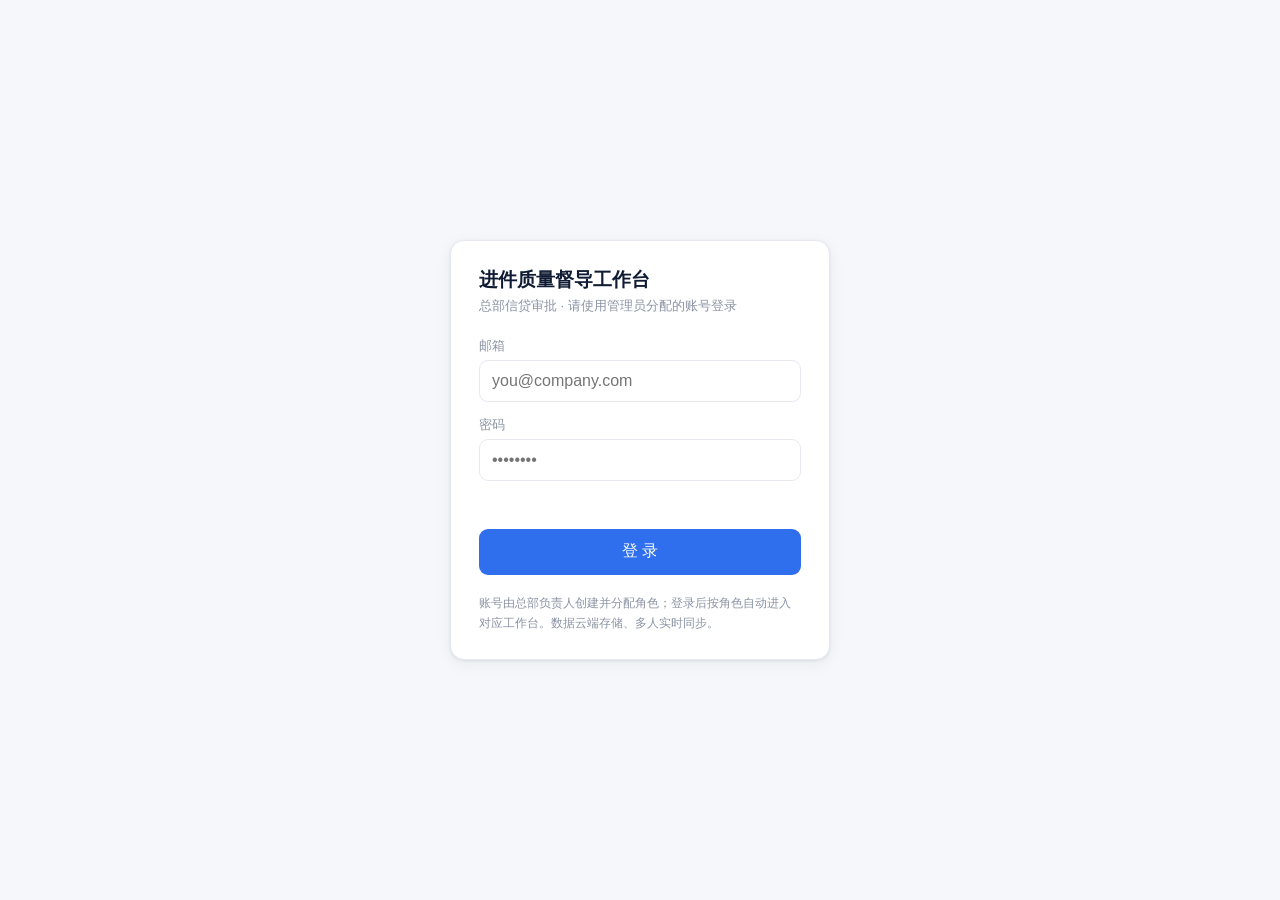
==== login.html @ d90fccf5 "Add files via upload" ====
<!DOCTYPE html>
<html lang="zh-CN">
<head>
<meta charset="UTF-8">
<meta name="viewport" content="width=device-width,initial-scale=1,viewport-fit=cover">
<title>登录 · 进件质量督导工作台</title>
<style>
  :root{--bg:#f5f7fa;--card:#fff;--line:#e6e9ef;--text:#1f2733;--muted:#8a93a3;--primary:#2f6fed;--primary-d:#1f56c4;--danger:#e23b3b;--shadow:0 1px 3px rgba(20,30,50,.08),0 4px 16px rgba(20,30,50,.06);--radius:14px}
  *{box-sizing:border-box}
  body{margin:0;font-family:-apple-system,BlinkMacSystemFont,"Segoe UI",Roboto,"PingFang SC","Microsoft YaHei",sans-serif;background:var(--bg);color:var(--text);-webkit-text-size-adjust:100%;min-height:100vh;display:flex;align-items:center;justify-content:center;padding:20px}
  .box{width:100%;max-width:380px;background:var(--card);border:1px solid var(--line);border-radius:var(--radius);box-shadow:var(--shadow);padding:26px 28px}
  h1{font-size:19px;margin:0 0 4px;color:#0f1b33}
  .sub{font-size:13px;color:var(--muted);margin-bottom:22px}
  label{font-size:13px;color:var(--muted);display:block;margin:0 0 5px}
  input{width:100%;font-size:16px;padding:11px 12px;border:1px solid var(--line);border-radius:9px;margin-bottom:14px}
  input:focus{outline:none;border-color:var(--primary);box-shadow:0 0 0 3px rgba(47,111,237,.12)}
  button{width:100%;font-size:16px;padding:12px;border:none;border-radius:9px;background:var(--primary);color:#fff;cursor:pointer;min-height:46px}
  button:disabled{opacity:.6}
  .err{color:var(--danger);font-size:13px;min-height:18px;margin:8px 0}
  .tip{font-size:12px;color:var(--muted);margin-top:18px;line-height:1.7}
</style>
</head>
<body>
<div class="box">
  <h1>进件质量督导工作台</h1>
  <div class="sub">总部信贷审批 · 请使用管理员分配的账号登录</div>
  <label>邮箱</label>
  <input type="email" id="email" placeholder="you@company.com" autocomplete="username">
  <label>密码</label>
  <input type="password" id="pw" placeholder="••••••••" autocomplete="current-password">
  <div class="err" id="err"></div>
  <button id="btn">登 录</button>
  <div class="tip">账号由总部负责人创建并分配角色；登录后按角色自动进入对应工作台。数据云端存储、多人实时同步。</div>
</div>
<script src="config.js"></script>
<script src="supabase.js"></script>
<script>
(function () {
  var btn = document.getElementById('btn'), err = document.getElementById('err');
  function go() {
    btn.disabled = true; err.textContent = '登录中…';
    sb.signIn(document.getElementById('email').value.trim(), document.getElementById('pw').value)
      .then(sb.getProfile)
      .then(function (prof) {
        if (!prof) throw new Error('该账号尚未分配角色，请联系负责人配置');
        location.replace('index.html');
      })
      .catch(function (e) { err.textContent = '登录失败：' + e.message; btn.disabled = false; });
  }
  btn.addEventListener('click', go);
  document.getElementById('pw').addEventListener('keydown', function (ev) { if (ev.key === 'Enter') go(); });
  if (sbSession.get()) { sb.getProfile().then(function (p) { if (p) location.replace('index.html'); }); }
})();
</script>
</body>
</html>
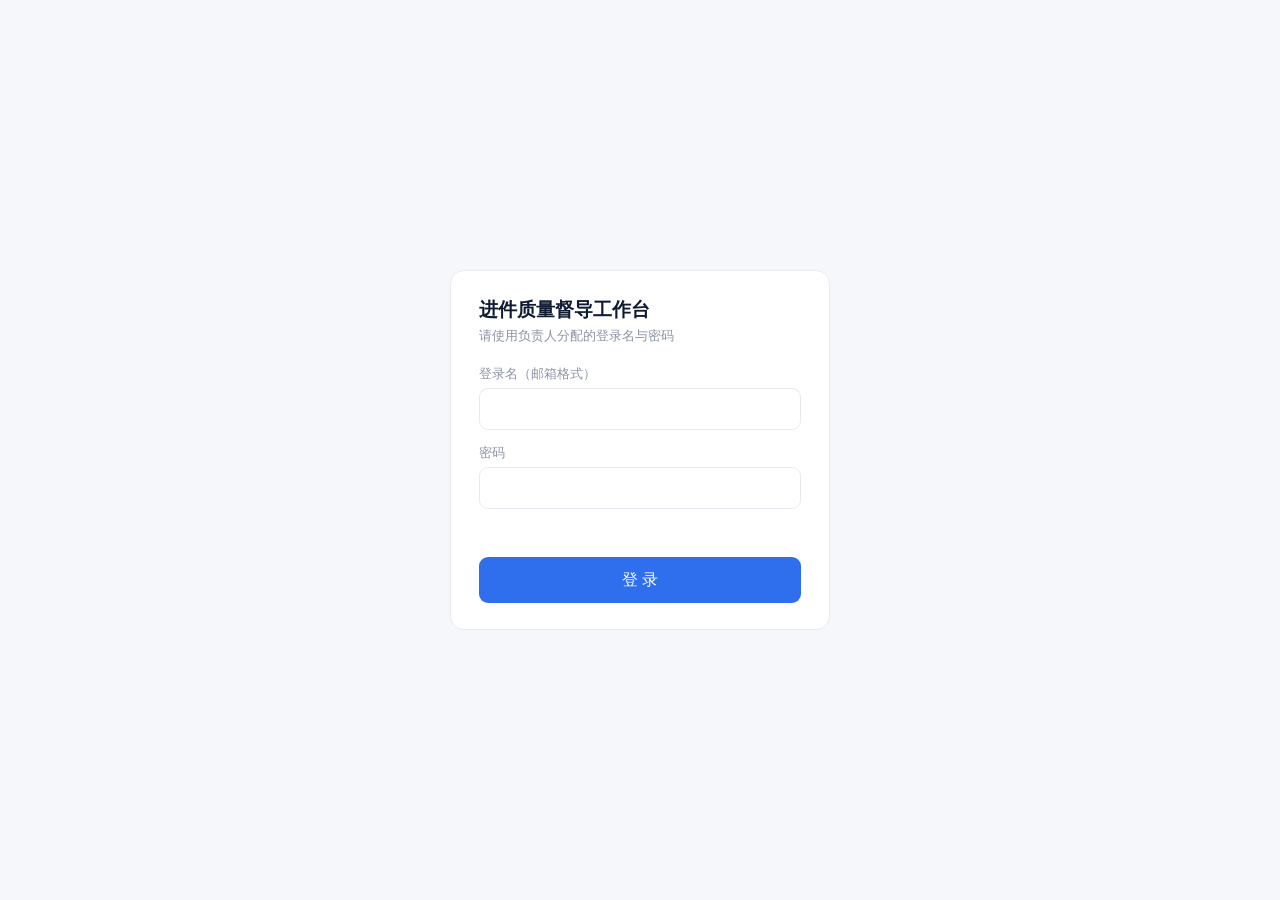
==== commit c6505b94: "Add files via upload" ====
--- a/login.html
+++ b/login.html
@@ -5,51 +5,46 @@
 <meta name="viewport" content="width=device-width,initial-scale=1,viewport-fit=cover">
 <title>登录 · 进件质量督导工作台</title>
 <style>
-  :root{--bg:#f5f7fa;--card:#fff;--line:#e6e9ef;--text:#1f2733;--muted:#8a93a3;--primary:#2f6fed;--primary-d:#1f56c4;--danger:#e23b3b;--shadow:0 1px 3px rgba(20,30,50,.08),0 4px 16px rgba(20,30,50,.06);--radius:14px}
+  :root{--bg:#f5f7fa;--card:#fff;--line:#e6e9ef;--text:#1f2733;--muted:#8a93a3;--primary:#2f6fed;--danger:#e23b3b;--radius:14px}
   *{box-sizing:border-box}
   body{margin:0;font-family:-apple-system,BlinkMacSystemFont,"Segoe UI",Roboto,"PingFang SC","Microsoft YaHei",sans-serif;background:var(--bg);color:var(--text);-webkit-text-size-adjust:100%;min-height:100vh;display:flex;align-items:center;justify-content:center;padding:20px}
-  .box{width:100%;max-width:380px;background:var(--card);border:1px solid var(--line);border-radius:var(--radius);box-shadow:var(--shadow);padding:26px 28px}
+  .box{width:100%;max-width:380px;background:var(--card);border:1px solid var(--line);border-radius:var(--radius);padding:26px 28px}
   h1{font-size:19px;margin:0 0 4px;color:#0f1b33}
-  .sub{font-size:13px;color:var(--muted);margin-bottom:22px}
+  .sub{font-size:13px;color:var(--muted);margin-bottom:20px}
   label{font-size:13px;color:var(--muted);display:block;margin:0 0 5px}
   input{width:100%;font-size:16px;padding:11px 12px;border:1px solid var(--line);border-radius:9px;margin-bottom:14px}
   input:focus{outline:none;border-color:var(--primary);box-shadow:0 0 0 3px rgba(47,111,237,.12)}
   button{width:100%;font-size:16px;padding:12px;border:none;border-radius:9px;background:var(--primary);color:#fff;cursor:pointer;min-height:46px}
   button:disabled{opacity:.6}
   .err{color:var(--danger);font-size:13px;min-height:18px;margin:8px 0}
-  .tip{font-size:12px;color:var(--muted);margin-top:18px;line-height:1.7}
 </style>
 </head>
 <body>
 <div class="box">
   <h1>进件质量督导工作台</h1>
-  <div class="sub">总部信贷审批 · 请使用管理员分配的账号登录</div>
-  <label>邮箱</label>
-  <input type="email" id="email" placeholder="you@company.com" autocomplete="username">
+  <div class="sub">请使用负责人分配的登录名与密码</div>
+  <label>登录名（邮箱格式）</label>
+  <input type="email" id="email" autocomplete="username">
   <label>密码</label>
-  <input type="password" id="pw" placeholder="••••••••" autocomplete="current-password">
+  <input type="password" id="pw" autocomplete="current-password">
   <div class="err" id="err"></div>
   <button id="btn">登 录</button>
-  <div class="tip">账号由总部负责人创建并分配角色；登录后按角色自动进入对应工作台。数据云端存储、多人实时同步。</div>
 </div>
 <script src="config.js"></script>
-<script src="supabase.js"></script>
+<script src="wbcloud.js"></script>
 <script>
 (function () {
   var btn = document.getElementById('btn'), err = document.getElementById('err');
+  var s = window.wbSession();
+  if (s && s.user) { location.replace('index.html'); return; }
   function go() {
     btn.disabled = true; err.textContent = '登录中…';
-    sb.signIn(document.getElementById('email').value.trim(), document.getElementById('pw').value)
-      .then(sb.getProfile)
-      .then(function (prof) {
-        if (!prof) throw new Error('该账号尚未分配角色，请联系负责人配置');
-        location.replace('index.html');
-      })
+    window.wbLogin(document.getElementById('email').value.trim(), document.getElementById('pw').value)
+      .then(function () { location.replace('index.html'); })
       .catch(function (e) { err.textContent = '登录失败：' + e.message; btn.disabled = false; });
   }
   btn.addEventListener('click', go);
   document.getElementById('pw').addEventListener('keydown', function (ev) { if (ev.key === 'Enter') go(); });
-  if (sbSession.get()) { sb.getProfile().then(function (p) { if (p) location.replace('index.html'); }); }
 })();
 </script>
 </body>
